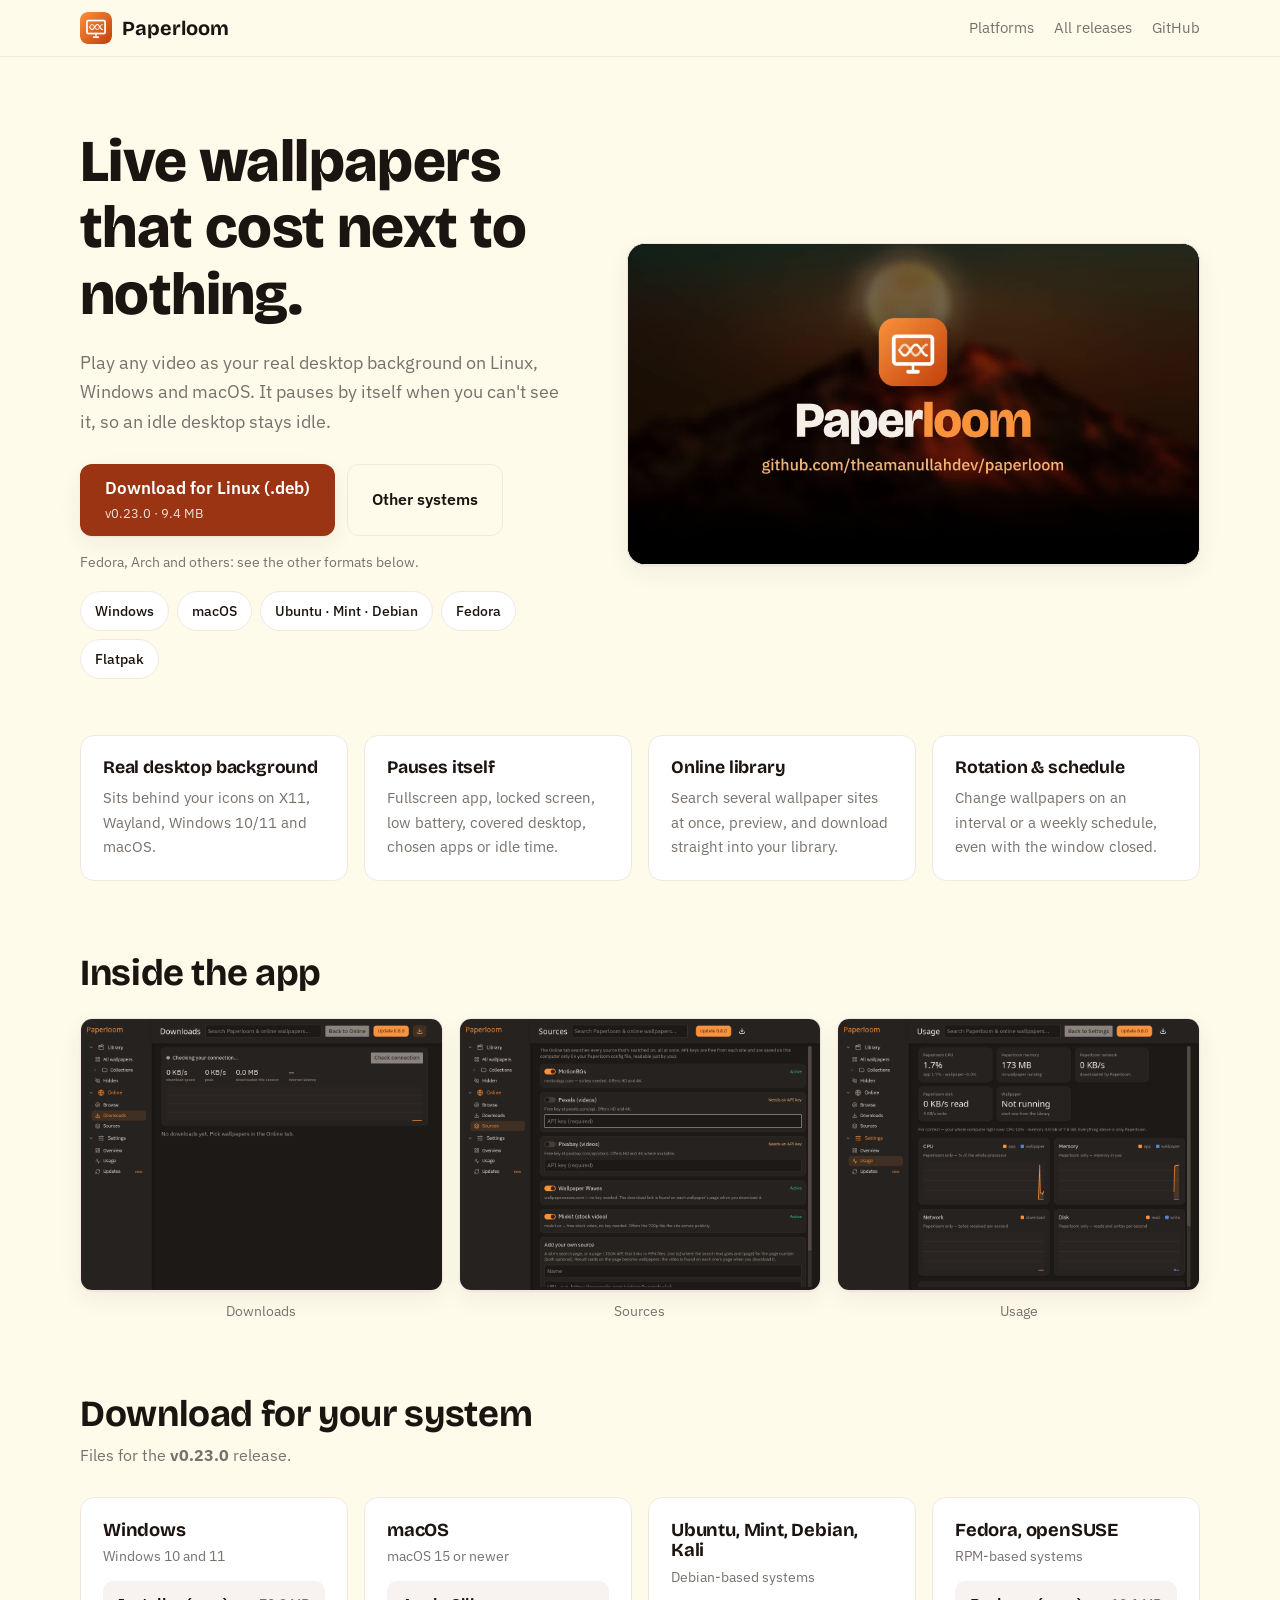
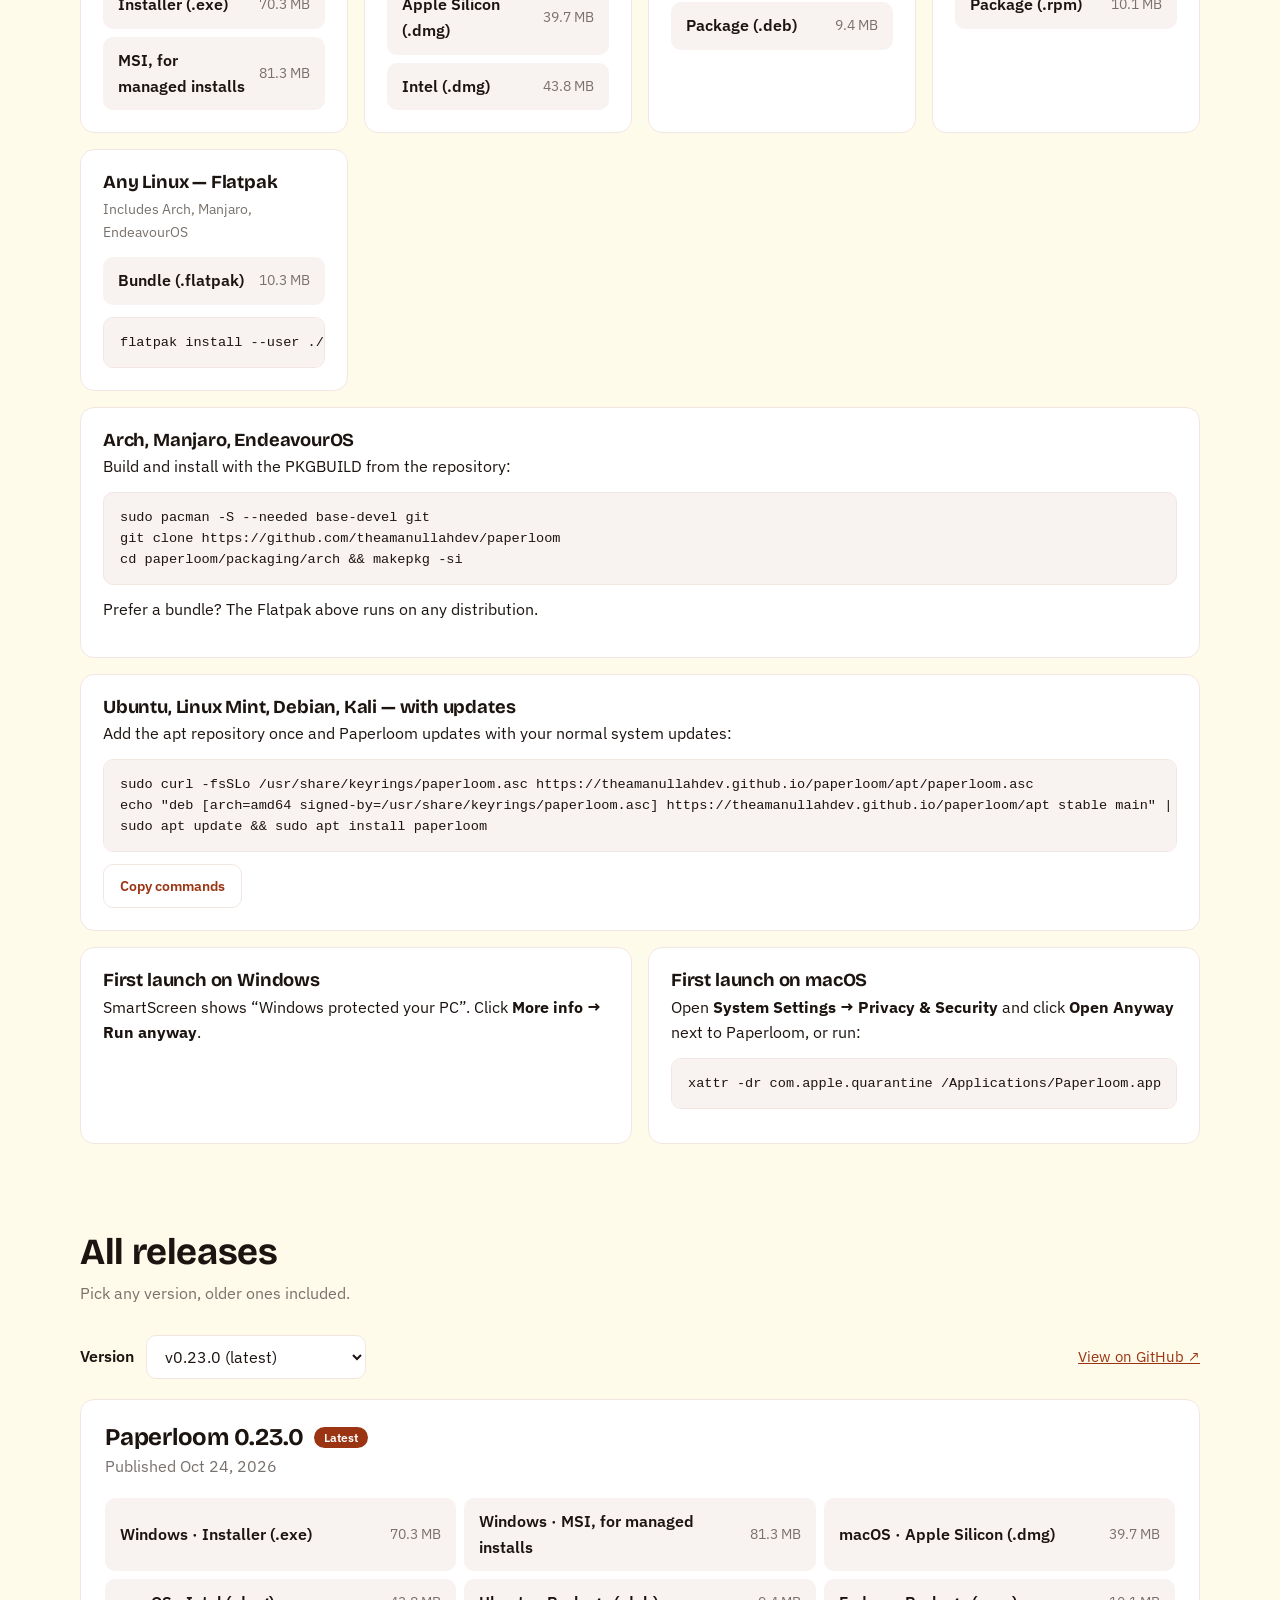
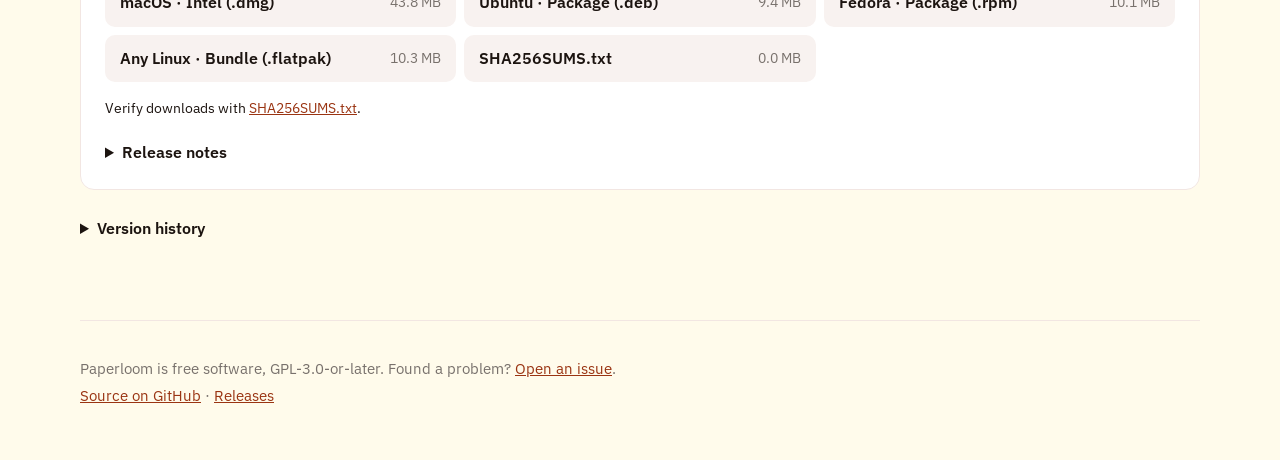
==== index.html @ c48a992e "Pages: release list + apt repository (paperloom-0.23.0-linux-x86_64.deb)" ====
<!doctype html>
<html lang="en">
<head>
<meta charset="utf-8">
<meta name="viewport" content="width=device-width, initial-scale=1, viewport-fit=cover">
<title>Paperloom — live wallpapers</title>
<meta name="description" content="Live video wallpapers for Linux, Windows and macOS. Download every Paperloom release.">
<meta name="theme-color" content="#FFFBEB" media="(prefers-color-scheme: light)">
<meta name="theme-color" content="#1C1917" media="(prefers-color-scheme: dark)">
<link rel="canonical" href="https://theamanullahdev.github.io/paperloom/">
<meta property="og:type" content="website">
<meta property="og:site_name" content="Paperloom">
<meta property="og:url" content="https://theamanullahdev.github.io/paperloom/">
<meta property="og:title" content="Paperloom — live wallpapers for Linux, Windows and macOS">
<meta property="og:description" content="Play any video as your real desktop background. Pauses itself, so an idle desktop stays idle. Download every release.">
<meta property="og:image" content="https://theamanullahdev.github.io/paperloom/assets/og-image.jpg">
<meta property="og:image:type" content="image/jpeg">
<meta property="og:image:width" content="1200">
<meta property="og:image:height" content="630">
<meta property="og:image:alt" content="Paperloom logo on a blurred volcano wallpaper">
<meta name="twitter:card" content="summary_large_image">
<meta name="twitter:title" content="Paperloom — live wallpapers">
<meta name="twitter:description" content="Play any video as your real desktop background on Linux, Windows and macOS.">
<meta name="twitter:image" content="https://theamanullahdev.github.io/paperloom/assets/og-image.jpg">
<link rel="icon" type="image/png" href="assets/icon.png">
<link rel="stylesheet" href="style.css">
</head>
<body>

<header class="top">
  <a class="brand" href="#top"><img src="assets/icon.png" alt="" width="32" height="32"><span>Paperloom</span></a>
  <nav>
    <a href="#platforms">Platforms</a>
    <a href="#releases">All releases</a>
    <a href="https://github.com/theamanullahdev/paperloom">GitHub</a>
    <a class="nav-cta" href="#platforms">Download</a>
  </nav>
</header>

<main id="top">

  <section class="hero">
    <div class="hero-copy">
      <h1>Live wallpapers that cost next to nothing.</h1>
      <p class="lede">Play any video as your real desktop background on Linux, Windows and macOS. It pauses by itself when you can't see it, so an idle desktop stays idle.</p>

      <div class="cta" id="download">
        <a id="primary" class="btn primary" href="https://github.com/theamanullahdev/paperloom/releases/latest">
          <span class="btn-title">Download Paperloom</span>
          <span class="btn-sub" id="primary-sub">Latest release</span>
        </a>
        <a class="btn ghost" href="#platforms">Other systems</a>
      </div>
      <p class="fine" id="primary-note"></p>
      <div class="chips" aria-label="Jump to a system">
        <a href="#p-windows">Windows</a>
        <a href="#p-macos">macOS</a>
        <a href="#p-deb">Ubuntu · Mint · Debian</a>
        <a href="#p-rpm">Fedora</a>
        <a href="#p-flatpak">Flatpak</a>
      </div>
    </div>

    <div class="hero-media">
      <video id="promo" controls playsinline preload="metadata" poster="assets/poster.jpg">
        <source src="assets/paperloom-promo.mp4" type="video/mp4">
      </video>
    </div>
  </section>

  <section class="features">
    <article><h3>Real desktop background</h3><p>Sits behind your icons on X11, Wayland, Windows 10/11 and macOS.</p></article>
    <article><h3>Pauses itself</h3><p>Fullscreen app, locked screen, low battery, covered desktop, chosen apps or idle time.</p></article>
    <article><h3>Online library</h3><p>Search several wallpaper sites at once, preview, and download straight into your library.</p></article>
    <article><h3>Rotation &amp; schedule</h3><p>Change wallpapers on an interval or a weekly schedule, even with the window closed.</p></article>
  </section>

  <section class="shots">
    <h2>Inside the app</h2>
    <div class="shot-row" tabindex="0" aria-label="App screenshots, swipe sideways">
      <figure><a href="assets/downloads.png" target="_blank" rel="noopener"><img loading="lazy" decoding="async" src="assets/downloads.png" alt="Downloads page with progress and speed"></a><figcaption>Downloads</figcaption></figure>
      <figure><a href="assets/sources.png" target="_blank" rel="noopener"><img loading="lazy" decoding="async" src="assets/sources.png" alt="Sources page listing wallpaper sites"></a><figcaption>Sources</figcaption></figure>
      <figure><a href="assets/usage.png" target="_blank" rel="noopener"><img loading="lazy" decoding="async" src="assets/usage.png" alt="Usage page with CPU and memory graphs"></a><figcaption>Usage</figcaption></figure>
    </div>
  </section>

  <section id="platforms" class="platforms">
    <h2>Download for your system</h2>
    <p class="sub" id="platforms-sub">Files for the <strong id="platforms-ver">latest</strong> release.</p>

    <div id="platform-grid" class="grid" aria-live="polite">
      <p class="muted">Loading releases…</p>
    </div>

    <div class="card arch">
      <h3>Arch, Manjaro, EndeavourOS</h3>
      <p>Build and install with the PKGBUILD from the repository:</p>
      <pre><code>sudo pacman -S --needed base-devel git
git clone https://github.com/theamanullahdev/paperloom
cd paperloom/packaging/arch &amp;&amp; makepkg -si</code></pre>
      <p>Prefer a bundle? The Flatpak above runs on any distribution.</p>
    </div>

    <div class="card apt">
      <h3>Ubuntu, Linux Mint, Debian, Kali — with updates</h3>
      <p>Add the apt repository once and Paperloom updates with your normal system updates:</p>
      <pre><code>sudo curl -fsSLo /usr/share/keyrings/paperloom.asc https://theamanullahdev.github.io/paperloom/apt/paperloom.asc
echo "deb [arch=amd64 signed-by=/usr/share/keyrings/paperloom.asc] https://theamanullahdev.github.io/paperloom/apt stable main" | sudo tee /etc/apt/sources.list.d/paperloom.list
sudo apt update &amp;&amp; sudo apt install paperloom</code></pre>
      <button class="copy" type="button" data-copy-from="previous">Copy commands</button>
    </div>

    <div class="grid two">
      <div class="card">
        <h3>First launch on Windows</h3>
        <p>SmartScreen shows “Windows protected your PC”. Click <strong>More info → Run anyway</strong>.</p>
      </div>
      <div class="card">
        <h3>First launch on macOS</h3>
        <p>Open <strong>System Settings → Privacy &amp; Security</strong> and click <strong>Open Anyway</strong> next to Paperloom, or run:</p>
        <pre><code>xattr -dr com.apple.quarantine /Applications/Paperloom.app</code></pre>
      </div>
    </div>
  </section>

  <section id="releases" class="releases">
    <h2>All releases</h2>
    <p class="sub">Pick any version, older ones included.</p>

    <div class="picker">
      <label for="version">Version</label>
      <select id="version" disabled><option>Loading…</option></select>
      <a id="gh-link" class="link" href="https://github.com/theamanullahdev/paperloom/releases">View on GitHub ↗</a>
    </div>

    <div id="release-detail" class="detail"></div>

    <details class="history">
      <summary>Version history</summary>
      <ul id="history-list"></ul>
    </details>
  </section>


</main>

<footer>
  <p>Paperloom is free software, GPL-3.0-or-later. Found a problem? <a href="https://github.com/theamanullahdev/paperloom/issues">Open an issue</a>.</p>
  <p><a href="https://github.com/theamanullahdev/paperloom">Source on GitHub</a> · <a href="https://github.com/theamanullahdev/paperloom/releases">Releases</a></p>
</footer>

<script src="app.js"></script>
</body>
</html>
---- style.css ----
/* Paperloom site — tokens mirror crates/paperloom-gui/src/theme.rs and DESIGN.md. */
@font-face { font-family: "IBM Plex Sans"; src: url("assets/IBMPlexSans.ttf") format("truetype"); font-weight: 100 700; font-display: swap; }
@font-face { font-family: "Bricolage Grotesque"; src: url("assets/BricolageGrotesque.ttf") format("truetype"); font-weight: 200 800; font-display: swap; }

:root {
  --bg: #FFFBEB; --surface: #FFFFFF; --muted: #F8F2F0; --border: #F2E6E2;
  --fg: #1C1410; --fg-muted: #78716C;
  --primary: #9A3412; --primary-hover: #C2410C; --on-primary: #FFFFFF;
  --success: #059669;
  --shadow: 0 1px 2px rgba(28,20,16,.06), 0 8px 24px rgba(28,20,16,.06);
  --radius: 14px;
}
@media (prefers-color-scheme: dark) {
  :root:not([data-theme="light"]) {
    --bg: #1C1917; --surface: #262220; --muted: #2E2824; --border: rgba(255,255,255,.08);
    --fg: #F5EFE9; --fg-muted: #A8998E;
    --primary: #FB923C; --primary-hover: #FDBA74; --on-primary: #1C1410;
    --success: #34D399;
    --shadow: 0 1px 2px rgba(0,0,0,.3), 0 8px 24px rgba(0,0,0,.25);
  }
}
:root[data-theme="dark"] {
  --bg: #1C1917; --surface: #262220; --muted: #2E2824; --border: rgba(255,255,255,.08);
  --fg: #F5EFE9; --fg-muted: #A8998E;
  --primary: #FB923C; --primary-hover: #FDBA74; --on-primary: #1C1410;
  --success: #34D399;
  --shadow: 0 1px 2px rgba(0,0,0,.3), 0 8px 24px rgba(0,0,0,.25);
}

* { box-sizing: border-box; }
html { scroll-behavior: smooth; scroll-padding-top: 76px; }
body {
  margin: 0; background: var(--bg); color: var(--fg);
  font: 400 16px/1.6 "IBM Plex Sans", system-ui, -apple-system, "Segoe UI", sans-serif;
  -webkit-font-smoothing: antialiased;
}
h1, h2, h3 { font-family: "Bricolage Grotesque", "IBM Plex Sans", system-ui, sans-serif; line-height: 1.12; margin: 0; letter-spacing: -.01em; }
a { color: var(--primary); }
a:hover { color: var(--primary-hover); }
:focus-visible { outline: 2px solid var(--primary); outline-offset: 3px; border-radius: 6px; }
.muted { color: var(--fg-muted); }

main, .top, footer { width: min(1120px, 100% - 32px); margin-inline: auto; }

/* Top bar */
.top {
  position: sticky; top: 0; z-index: 10; display: flex; align-items: center; justify-content: space-between;
  gap: 16px; padding: 12px 0; background: color-mix(in srgb, var(--bg) 88%, transparent);
  backdrop-filter: blur(10px); border-bottom: 1px solid var(--border);
  width: 100%; padding-inline: max(16px, calc((100% - 1120px) / 2));
}
.brand { display: flex; align-items: center; gap: 10px; text-decoration: none; color: var(--fg);
  font: 700 20px "Bricolage Grotesque", sans-serif; }
.brand img { border-radius: 8px; }
.top nav { display: flex; gap: 20px; flex-wrap: wrap; justify-content: flex-end; }
.top nav a { color: var(--fg-muted); text-decoration: none; font-size: 15px; }
.top nav a:hover { color: var(--primary); }

/* Hero */
.hero { display: grid; grid-template-columns: minmax(0, 1fr) minmax(0, 1.15fr); gap: 48px; align-items: center; padding: 72px 0 56px; }
.hero h1 { font-size: clamp(2.2rem, 5vw, 3.7rem); font-weight: 800; }
.lede { font-size: 1.15rem; color: var(--fg-muted); margin: 20px 0 28px; max-width: 34em; }
.cta { display: flex; gap: 12px; flex-wrap: wrap; }
.btn {
  display: inline-flex; flex-direction: column; justify-content: center; gap: 2px;
  min-height: 52px; padding: 10px 24px; border-radius: 12px; text-decoration: none;
  font-weight: 600; border: 1px solid transparent; cursor: pointer; transition: background .15s, transform .15s, box-shadow .15s;
}
.btn.primary { background: var(--primary); color: var(--on-primary); box-shadow: var(--shadow); }
.btn.primary:hover { background: var(--primary-hover); color: var(--on-primary); transform: translateY(-1px); }
.btn .btn-title { font-size: 1.05rem; }
.btn .btn-sub { font-size: .8rem; font-weight: 400; opacity: .85; }
.btn.ghost { background: transparent; color: var(--fg); border-color: var(--border); flex-direction: row; align-items: center; }
.btn.ghost:hover { background: var(--muted); color: var(--fg); }
.fine { margin: 14px 0 0; font-size: .9rem; color: var(--fg-muted); min-height: 1.4em; }
.hero-media video {
  width: 100%; aspect-ratio: 16 / 9; display: block; background: #000;
  border-radius: 18px; box-shadow: var(--shadow); border: 1px solid var(--border);
}

/* Features */
.features { display: grid; grid-template-columns: repeat(4, 1fr); gap: 16px; padding-bottom: 72px; }
.features article { background: var(--surface); border: 1px solid var(--border); border-radius: var(--radius); padding: 22px; }
.features h3 { font-size: 1.1rem; margin-bottom: 8px; }
.features p { margin: 0; color: var(--fg-muted); font-size: .95rem; }

/* Sections */
section h2 { font-size: clamp(1.7rem, 3vw, 2.3rem); font-weight: 700; }
.sub { color: var(--fg-muted); margin: 8px 0 28px; }
.platforms, .releases, .shots { padding-bottom: 72px; }

.grid { display: grid; grid-template-columns: repeat(auto-fill, minmax(260px, 1fr)); gap: 16px; margin-bottom: 16px; }
.grid.two { grid-template-columns: repeat(auto-fit, minmax(300px, 1fr)); }
.card { background: var(--surface); border: 1px solid var(--border); border-radius: var(--radius); padding: 22px; margin-bottom: 16px; }
.grid > .card { margin-bottom: 0; }
.card h3 { font-size: 1.15rem; margin-bottom: 4px; }
.card .for { color: var(--fg-muted); font-size: .9rem; margin: 0 0 14px; }
.card p { margin: 0 0 12px; }
.card.current { border-color: var(--primary); }

.files { display: flex; flex-direction: column; gap: 8px; }
.file {
  display: flex; align-items: center; justify-content: space-between; gap: 12px;
  padding: 10px 14px; border-radius: 10px; background: var(--muted); text-decoration: none; color: var(--fg);
  border: 1px solid transparent; transition: border-color .15s, background .15s;
}
.file:hover { border-color: var(--primary); color: var(--fg); }
.file .name { font-weight: 600; }
.file .meta { color: var(--fg-muted); font-size: .85rem; white-space: nowrap; }
.file.missing { opacity: .55; pointer-events: none; }

pre {
  margin: 0 0 12px; padding: 14px 16px; background: var(--muted); border: 1px solid var(--border);
  border-radius: 10px; overflow-x: auto; font-size: .85rem; line-height: 1.55;
}
code { font-family: ui-monospace, "SF Mono", "JetBrains Mono", Menlo, Consolas, monospace; }
.copy {
  font: inherit; font-size: .9rem; font-weight: 600; padding: 8px 16px; border-radius: 10px; cursor: pointer;
  background: transparent; color: var(--primary); border: 1px solid var(--border);
}
.copy:hover { background: var(--muted); }

/* Releases */
.picker { display: flex; align-items: center; gap: 12px; flex-wrap: wrap; margin-bottom: 20px; }
.picker label { font-weight: 600; }
select {
  font: inherit; padding: 10px 14px; border-radius: 10px; min-width: 220px;
  background: var(--surface); color: var(--fg); border: 1px solid var(--border);
}
.link { margin-left: auto; font-size: .95rem; }
.detail { background: var(--surface); border: 1px solid var(--border); border-radius: var(--radius); padding: 24px; }
.detail h3 { font-size: 1.5rem; display: flex; align-items: center; gap: 10px; flex-wrap: wrap; }
.badge { font: 600 .72rem "IBM Plex Sans", sans-serif; padding: 3px 10px; border-radius: 99px; background: var(--muted); color: var(--fg-muted); letter-spacing: 0; }
.badge.latest { background: var(--primary); color: var(--on-primary); }
.badge.pre { color: var(--success); }
.detail .date { color: var(--fg-muted); margin: 4px 0 18px; }
.detail .files { display: grid; grid-template-columns: repeat(auto-fill, minmax(280px, 1fr)); }
.notes { margin-top: 20px; }
.notes summary { cursor: pointer; font-weight: 600; }
.notes pre { margin-top: 12px; white-space: pre-wrap; word-break: break-word; font-family: inherit; font-size: .92rem; max-height: 420px; overflow: auto; }
.sums { margin-top: 14px; font-size: .9rem; }

.history { margin-top: 20px; }
.history summary { cursor: pointer; font-weight: 600; padding: 6px 0; }
.history ul { list-style: none; margin: 8px 0 0; padding: 0; display: grid; grid-template-columns: repeat(auto-fill, minmax(150px, 1fr)); gap: 6px 16px; }
.history button { all: unset; cursor: pointer; color: var(--primary); }
.history button:hover { text-decoration: underline; }
.history button:focus-visible { outline: 2px solid var(--primary); outline-offset: 2px; }
.history .d { color: var(--fg-muted); font-size: .8rem; margin-left: 6px; }

/* Screenshots */
.shot-row { display: grid; grid-template-columns: repeat(auto-fit, minmax(260px, 1fr)); gap: 16px; margin-top: 24px; }
.shot-row figure { margin: 0; }
.shot-row a { display: block; }
.shot-row img { width: 100%; height: auto; display: block; border-radius: 12px; border: 1px solid var(--border); box-shadow: var(--shadow); }
.shot-row figcaption { margin-top: 8px; text-align: center; color: var(--fg-muted); font-size: .9rem; }

footer { padding: 32px 0 48px; border-top: 1px solid var(--border); color: var(--fg-muted); font-size: .92rem; }
footer p { margin: 4px 0; }

.nav-cta { display: none; }
.chips { display: flex; flex-wrap: wrap; gap: 8px; margin-top: 18px; }
.chips a {
  display: inline-flex; align-items: center; min-height: 40px; padding: 6px 14px; border-radius: 99px;
  background: var(--surface); border: 1px solid var(--border); color: var(--fg); text-decoration: none; font-size: .9rem; font-weight: 500;
}
.chips a:hover { border-color: var(--primary); color: var(--primary); }
.file, .copy, select, .history button { min-height: 44px; }
.history button { display: inline-flex; align-items: center; }
body { padding-bottom: env(safe-area-inset-bottom); }
.top { padding-top: max(12px, env(safe-area-inset-top)); }
main, footer { padding-inline: env(safe-area-inset-left) env(safe-area-inset-right); }
img, video { max-width: 100%; }
.card pre, .detail pre { max-width: 100%; }
.grid > *, .hero > *, .features > *, .shot-row > * { min-width: 0; }

@media (min-width: 1500px) {
  main, footer { width: min(1240px, 100% - 64px); }
  body { font-size: 17px; }
}
@media (max-width: 900px) {
  .hero { grid-template-columns: 1fr; gap: 32px; padding-top: 40px; }
  .features { grid-template-columns: repeat(2, 1fr); }
}
@media (max-width: 700px) {
  .top nav a:not(.nav-cta) { display: none; }
  .nav-cta {
    display: inline-flex; align-items: center; min-height: 40px; padding: 6px 16px; border-radius: 10px;
    background: var(--primary); color: var(--on-primary) !important; font-weight: 600;
  }
  .hero { padding: 28px 0 40px; gap: 28px; }
  .hero-media { margin-inline: -16px; order: 2; }
  .hero-media video { border-radius: 0; border-inline: 0; }
  .lede { font-size: 1.05rem; margin: 14px 0 22px; }
  .features { padding-bottom: 48px; gap: 12px; }
  .platforms, .releases, .shots { padding-bottom: 48px; }
  .sub { margin-bottom: 20px; }
  .card, .detail { padding: 18px; }
  .grid, .grid.two { grid-template-columns: minmax(0, 1fr); }
  .detail .files { grid-template-columns: minmax(0, 1fr); }
  .files .file .name { overflow-wrap: anywhere; }
  .history ul { grid-template-columns: repeat(2, 1fr); }
  pre { font-size: .78rem; padding: 12px; }
  .shot-row {
    display: flex; gap: 12px; overflow-x: auto; scroll-snap-type: x mandatory; -webkit-overflow-scrolling: touch;
    margin-inline: -16px; padding: 4px 16px 12px; scrollbar-width: none;
  }
  .shot-row::-webkit-scrollbar { display: none; }
  .shot-row figure { flex: 0 0 86%; scroll-snap-align: center; }
}
@media (max-width: 560px) {
  .features { grid-template-columns: 1fr; }
  .link { margin-left: 0; }
  .picker { flex-direction: column; align-items: stretch; gap: 8px; }
  select { width: 100%; min-width: 0; }
  .btn { width: 100%; }
  .cta { flex-direction: column; }
}
@media (max-width: 360px) {
  .hero h1 { font-size: 2rem; }
  .brand span { font-size: 18px; }
  .file { flex-direction: column; align-items: flex-start; gap: 2px; }
}
@media (hover: none) {
  .btn.primary:hover { transform: none; }
}
@media (prefers-reduced-motion: reduce) {
  html { scroll-behavior: auto; }
  .btn, .file { transition: none; }
}
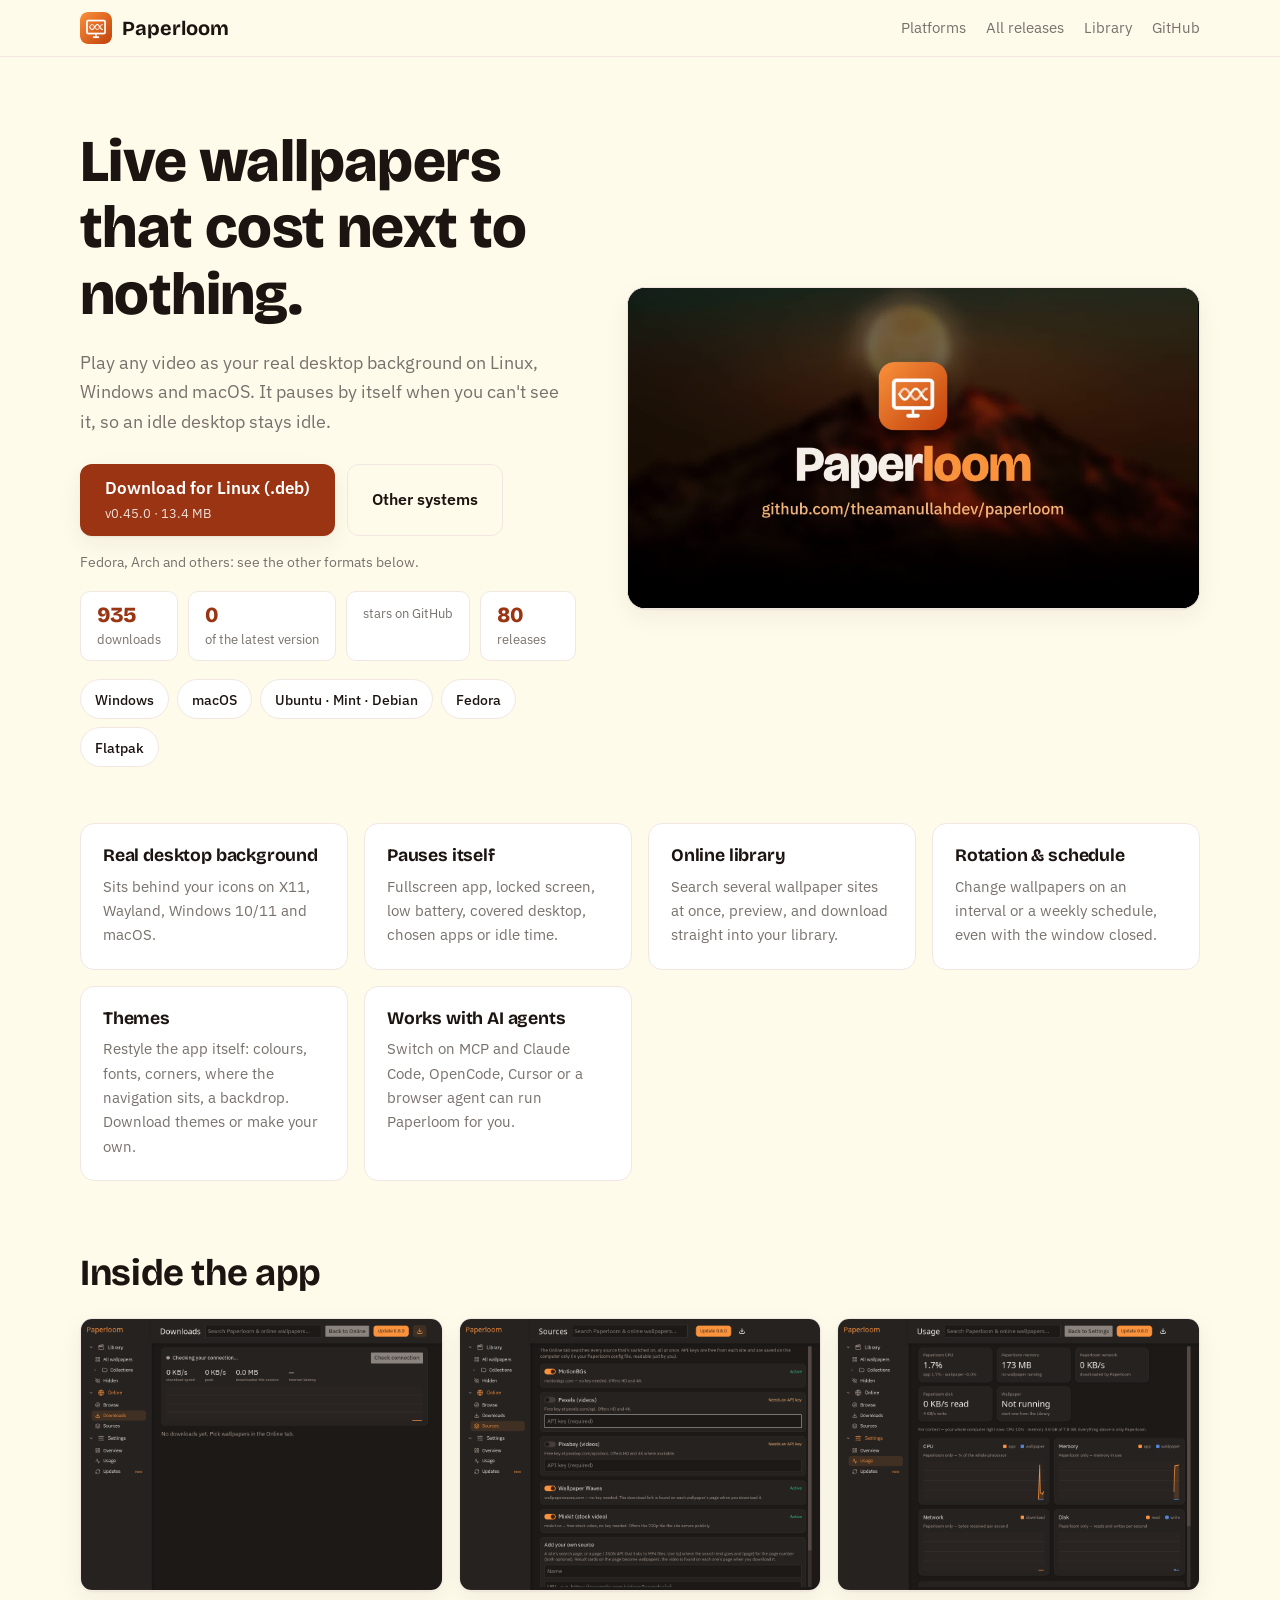
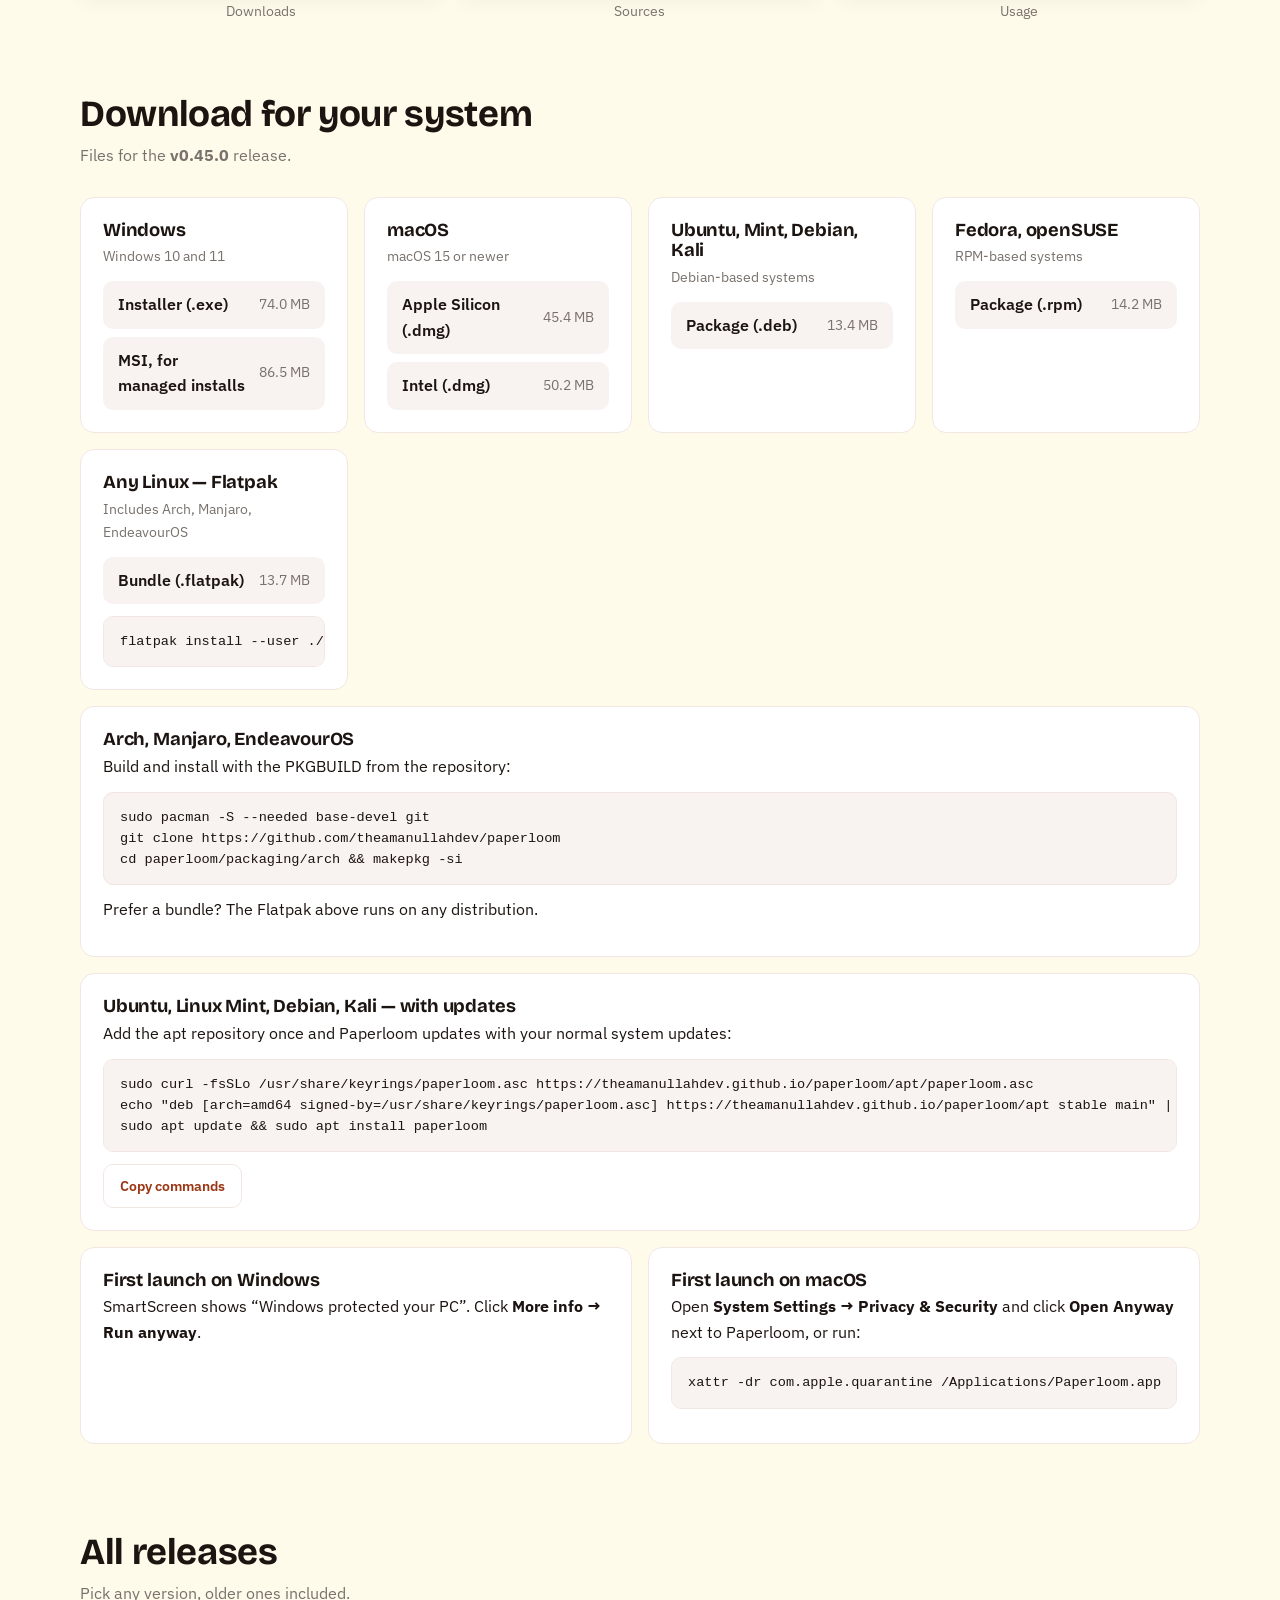
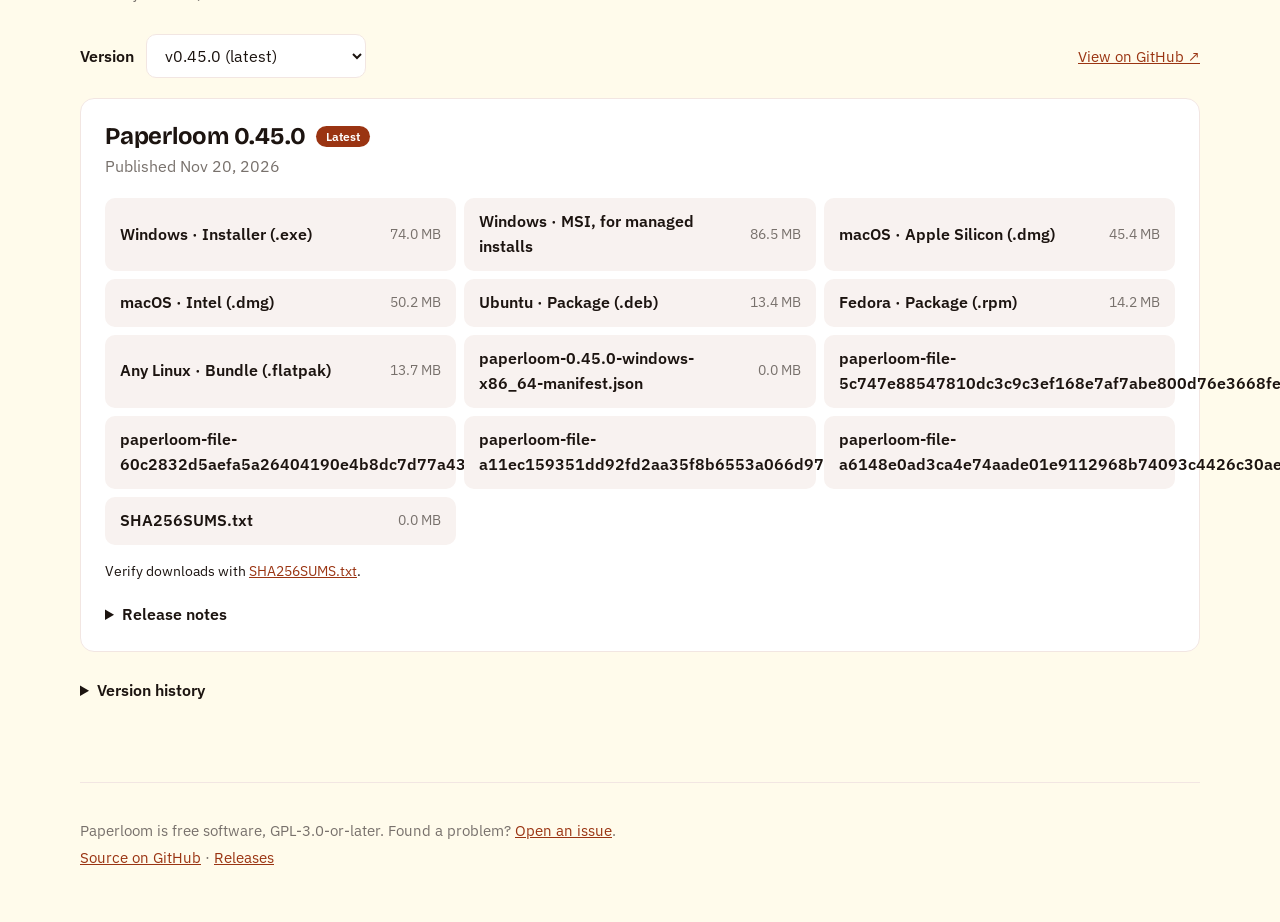
==== commit 1046a9cc: "Pages: release list + apt repository (paperloom-0.45.0-linux-x86_64.deb)" ====
--- a/index.html
+++ b/index.html
@@ -32,6 +32,7 @@
   <nav>
     <a href="#platforms">Platforms</a>
     <a href="#releases">All releases</a>
+    <a href="library.html">Library</a>
     <a href="https://github.com/theamanullahdev/paperloom">GitHub</a>
     <a class="nav-cta" href="#platforms">Download</a>
   </nav>
@@ -52,6 +53,12 @@
         <a class="btn ghost" href="#platforms">Other systems</a>
       </div>
       <p class="fine" id="primary-note"></p>
+      <ul class="stats" id="stats" hidden aria-label="Paperloom in numbers">
+        <li><strong id="stat-downloads"></strong><span>downloads</span></li>
+        <li><strong id="stat-latest"></strong><span>of the latest version</span></li>
+        <li id="stat-stars-item" hidden><strong id="stat-stars"></strong><span>stars on GitHub</span></li>
+        <li><strong id="stat-releases"></strong><span>releases</span></li>
+      </ul>
       <div class="chips" aria-label="Jump to a system">
         <a href="#p-windows">Windows</a>
         <a href="#p-macos">macOS</a>
@@ -73,6 +80,8 @@
     <article><h3>Pauses itself</h3><p>Fullscreen app, locked screen, low battery, covered desktop, chosen apps or idle time.</p></article>
     <article><h3>Online library</h3><p>Search several wallpaper sites at once, preview, and download straight into your library.</p></article>
     <article><h3>Rotation &amp; schedule</h3><p>Change wallpapers on an interval or a weekly schedule, even with the window closed.</p></article>
+    <article><h3>Themes</h3><p>Restyle the app itself: colours, fonts, corners, where the navigation sits, a backdrop. Download themes or make your own.</p></article>
+    <article><h3>Works with AI agents</h3><p>Switch on MCP and Claude Code, OpenCode, Cursor or a browser agent can run Paperloom for you.</p></article>
   </section>
 
   <section class="shots">
--- a/style.css
+++ b/style.css
@@ -72,6 +72,10 @@
 .btn .btn-sub { font-size: .8rem; font-weight: 400; opacity: .85; }
 .btn.ghost { background: transparent; color: var(--fg); border-color: var(--border); flex-direction: row; align-items: center; }
 .btn.ghost:hover { background: var(--muted); color: var(--fg); }
+.stats { list-style: none; display: flex; flex-wrap: wrap; gap: 10px; margin: 18px 0 0; padding: 0; }
+.stats li { display: flex; flex-direction: column; gap: 2px; padding: 10px 16px; border-radius: 10px; background: var(--surface); border: 1px solid var(--border); min-width: 96px; }
+.stats strong { font: 800 1.35rem "Bricolage Grotesque", sans-serif; color: var(--primary); font-variant-numeric: tabular-nums; }
+.stats span { font-size: .8rem; color: var(--fg-muted); }
 .fine { margin: 14px 0 0; font-size: .9rem; color: var(--fg-muted); min-height: 1.4em; }
 .hero-media video {
   width: 100%; aspect-ratio: 16 / 9; display: block; background: #000;
